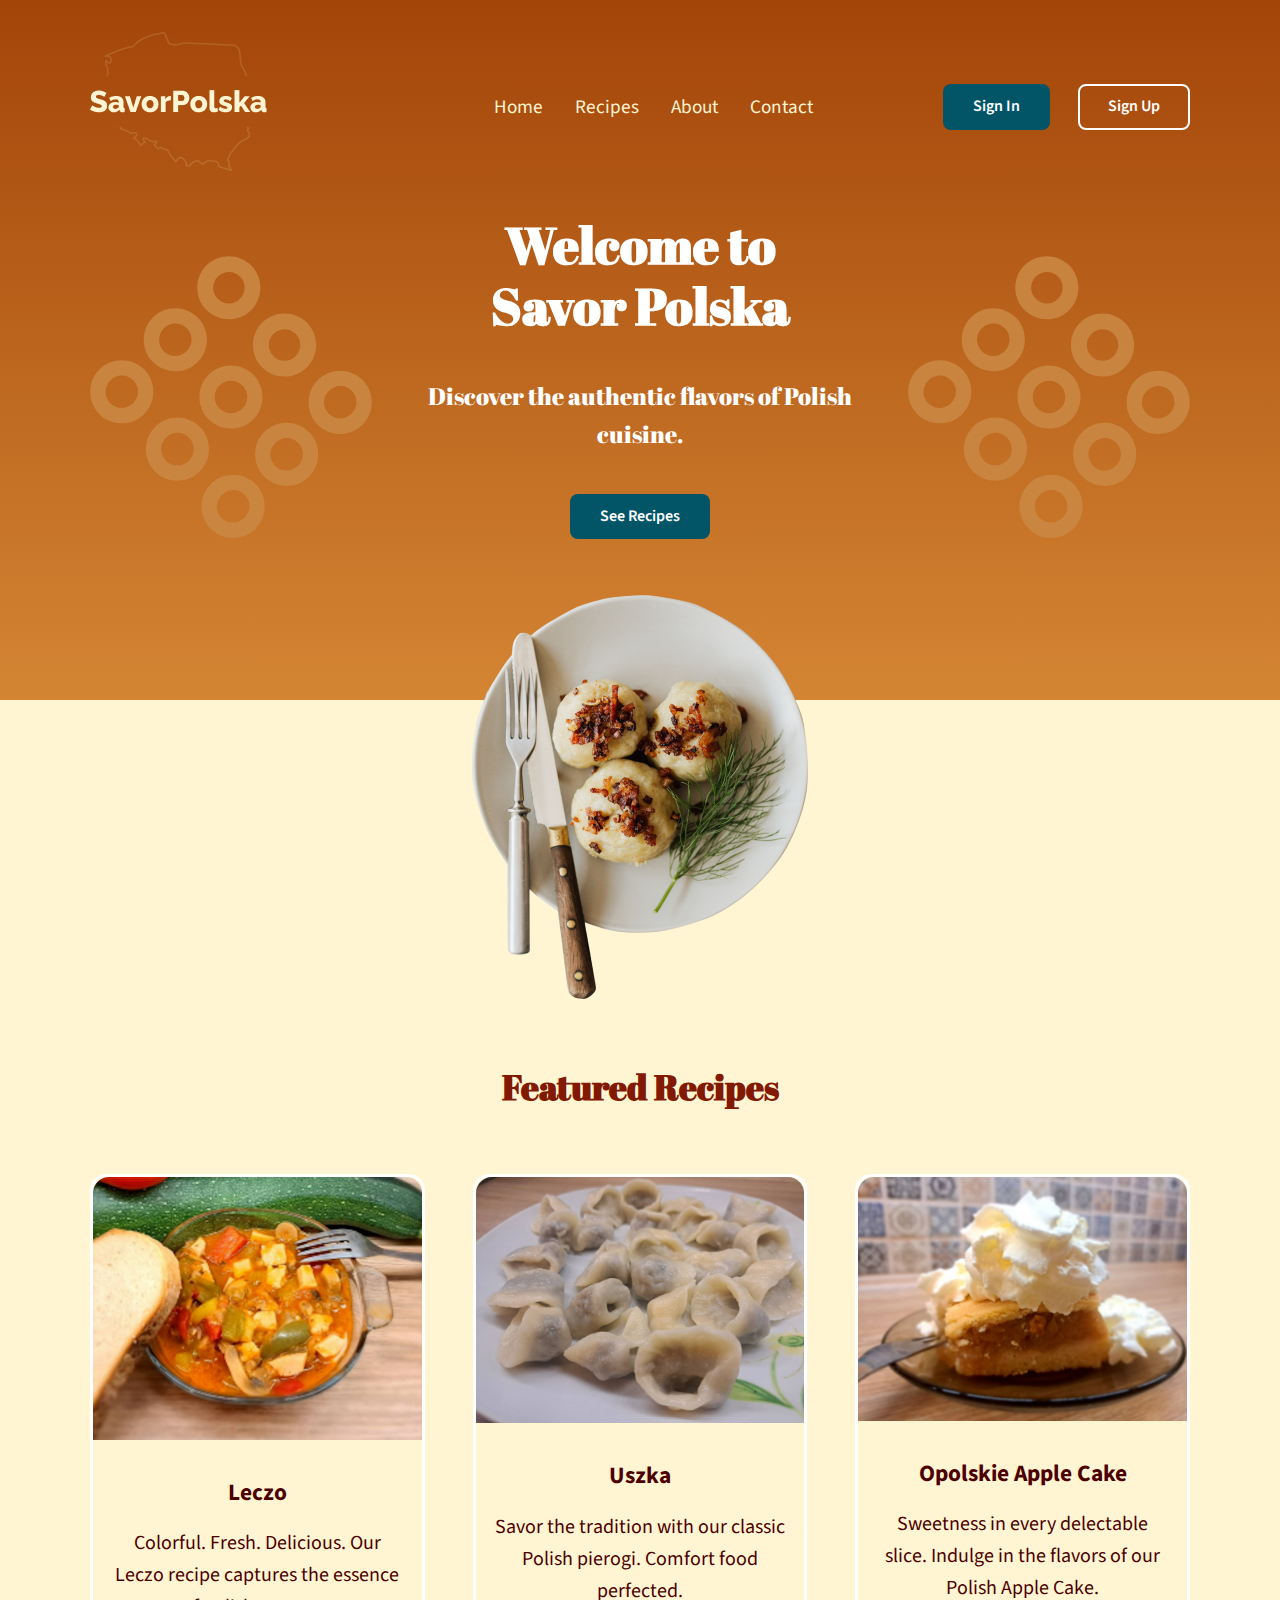
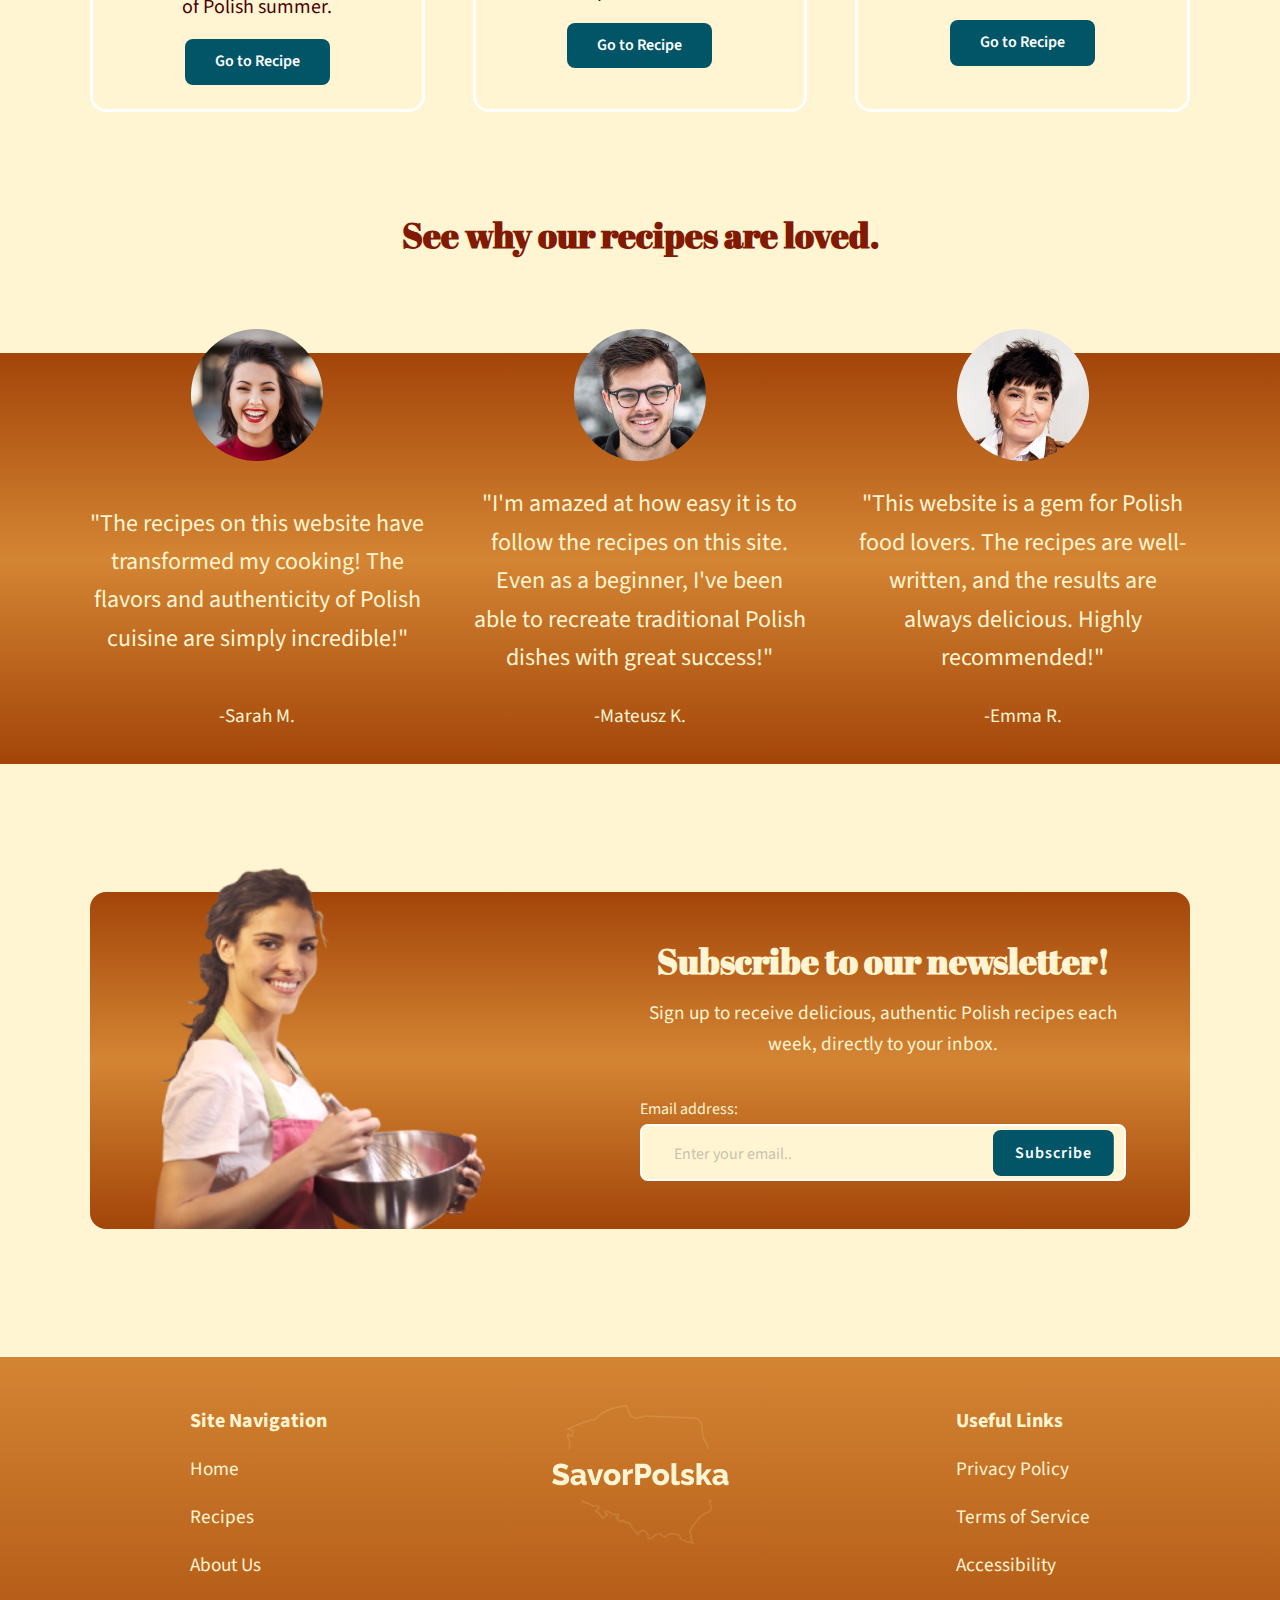
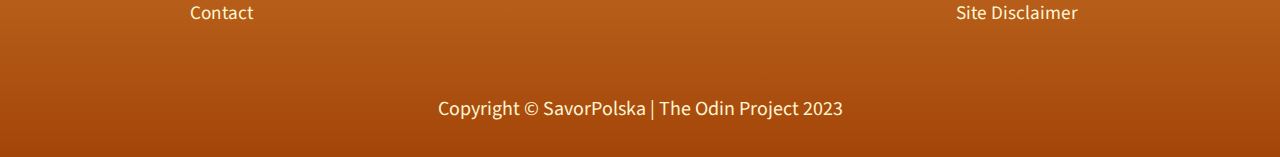
==== index.html @ 7141a0b3 "Initial commit" ====
<!DOCTYPE html>
<html lang="en">
<head>
    <meta charset="UTF-8">
    <meta name="viewport" content="width=device-width, initial-scale=1.0">
    <link rel="preconnect" href="https://fonts.googleapis.com">
    <link rel="preconnect" href="https://fonts.gstatic.com" crossorigin>
    <link href="https://fonts.googleapis.com/css2?family=Abril+Fatface&family=Poppins:wght@200;300;400;500;600;700;800;900&family=Raleway:wght@800&family=Source+Sans+3:wght@400;700&display=swap" rel="stylesheet">
    <link rel="stylesheet" href="https://cdnjs.cloudflare.com/ajax/libs/font-awesome/6.5.1/css/all.min.css" integrity="sha512-DTOQO9RWCH3ppGqcWaEA1BIZOC6xxalwEsw9c2QQeAIftl+Vegovlnee1c9QX4TctnWMn13TZye+giMm8e2LwA==" crossorigin="anonymous" referrerpolicy="no-referrer" />
    <link rel="stylesheet" href="css/style.css">
    <title>SavorPolska</title>
</head>
<body>
    <!-- Main Nav & Hero Section -->
    <header class="home-header">
        <div class="container">  
            <nav class="main-nav">
                <div class="logo">
                    <img src="images/logo.png" alt="" class="logo">
                </div>
                <ul class="desktop-menu">
                    <li><a href="index.html" class="text-sm link-undl">Home</a></li>
                    <li><a href="recipes.html" class="text-sm link-undl">Recipes</a></li>
                    <li><a href="about.html" class="text-sm link-undl">About</a></li>
                    <li><a href="contact.html" class="text-sm link-undl">Contact</a></li>
                </ul>
                <div class="accounts-desktop">
                    <a class="btn btn-login" href="#">Sign In</a>
                    <a class="btn btn-signup" href="#">Sign Up</a>
                </div>
                <!-- Hamburger Button -->
                <button id="hamburgerButton" class="hamburger-button">
                    <div class="hamburger-line"></div>
                    <div class="hamburger-line"></div>
                    <div class="hamburger-line"></div>
                </button>
                <div id="mobileMenu" class="mobile-menu">
                    <ul>
                        <li><a href="index.html" class="text-sm link-undl">Home</a></li>
                        <li><a href="recipes.html" class="text-sm link-undl">Recipes</a></li>
                        <li><a href="about.html" class="text-sm link-undl">About</a></li>
                        <li><a href="contact.html" class="text-sm link-undl">Contact</a></li>
                    </ul>
                    <div class="accounts-mobile">
                        <a class="btn btn-mobile-login" href="#">Sign In</a>
                        <a class="btn btn-mobile-signup" href="#">Sign Up</a>
                    </div>
                </div>
            </nav>
            <div class="hero">
                <div class="hero-container">
                    <img src="images/circles.svg" alt="" class="circles-left">
                    <h1 class="text-xlg">Welcome to<br>Savor Polska</h1>
                    <img src="images/circles.svg" alt="" class="circles-right">
                    <p class="text-md">Discover the authentic flavors of Polish cuisine.</p>
                    <a href="recipes.html" class="btn btn-hero">See Recipes</a> 
                    <img src="images/hero-img.png" alt="A plate of Polish food."> 
                </div>
            </div>
        </div>     
    </header>
    
    <main>
        <!-- Featured Recipes -->
        <section class="featured">
            <h2 class="text-lg">Featured Recipes</h2>
            <div class="container">
                <div class="recipe-card">
                    <div class="card-img-container">
                        <img src="images/leczo.png" alt="Bowl of flavorful Polish leczo.">
                    </div>
                    
                    <div class="card-content">
                        <h3>Leczo</h3>
                        <p>Colorful. Fresh. Delicious. Our Leczo recipe captures the essence of Polish summer.</p>
                        <a href="leczo.html" class="btn btn-recipe-card">Go to Recipe</a>
                    </div>
                </div>
                <div class="recipe-card">
                    <div class="card-img-container">
                        <img src="images/uszy.png" alt="Plate of classic Polish pierogi.">
                    </div>
                    <div class="card-content">
                        <h3>Uszka</h3>
                        <p>Savor the tradition with our classic Polish pierogi. Comfort food perfected.</p>
                        <a href="pierogi.html" class="btn btn-recipe-card">Go to Recipe</a>
                    </div>
                </div>
                <div class="recipe-card">
                    <div class="card-img-container">
                        <img src="images/apple-cake.png" alt="Bowl of flavorful Polish leczo.">
                    </div>
                    <div class="card-content">
                        <h3>Opolskie Apple Cake</h3>
                        <p>Sweetness in every delectable slice. Indulge in the flavors of our Polish Apple Cake.</p>
                        <a href="opole-apple-cake.html" class="btn btn-recipe-card">Go to Recipe</a>
                    </div>  
                </div>     
            </div>
        </section>
        <!-- Testimonials -->
        <section class="testimonials">
            <h2 class="text-lg">See why our recipes are loved.</h2>
            <div class="testimonials-bg">
                <div class="testimonials-container">
                    <div class="testimonials-card">
                        <img src="images/sarah-m.png" alt="" class="testimonials-img">
                        <p class="text-md text-center">"The recipes on this website have transformed my cooking! The flavors and authenticity of Polish cuisine are simply incredible!"</p>
                        <p class="text-sm testimonial-name">-Sarah M.</p>
                    </div>
                    <div class="testimonials-card">
                        <img src="images/mateusz-k.png" alt="" class="testimonials-img">
                        <p class="text-md text-center">"I'm amazed at how easy it is to follow the recipes on this site. Even as a beginner, I've been able to recreate traditional Polish dishes with great success!"</p>
                        <p class="text-sm testimonial-name">-Mateusz K.</p>
                    </div>
                    <div class="testimonials-card">
                        <img src="images/emma-r.png" alt="" class="testimonials-img">
                        <p class="text-md text-center">"This website is a gem for Polish food lovers. The recipes are well-written, and the results are always delicious. Highly recommended!"</p>
                        <p class="text-sm testimonial-name">-Emma R.</p>
                    </div>
                </div>
            </div>
        </section>

        <!-- CTA Section -->
        <section class="cta">
            <div class="container">
                <div class="cta-img-container">
                    <img src="images/cooking-woman.png" alt="A young woman holding a mixing bowl and whisk." class="cta-img">
                </div>
                <div class="form-wrapper">
                    <h2 class="text-lg-cta text-center">Subscribe to our newsletter!</h2>
                    <p class="text-sm text-center">Sign up to receive delicious, authentic Polish recipes each week, directly to your inbox.</p>
                    <form action="#">
                        <label for="email">Email address:</label>
                        <div class="input-box">
                            <input type="email" name="email" id="email" placeholder="Enter your email..">
                            <button type="submit" name="submit" class="btn">Subscribe</button>
                        </div>
                    </form>
                </div>
            </div>
        </section> 
    </main>

    <!-- Footer -->
    <footer>
        <div class="container-sm">
            <div class="footer-menus">
                 <div class="footer-nav">
                      <h4>Site Navigation</h4>
                      <ul>
                          <li><a href="index.html" class="text-sm link-undl">Home</a></li>
                          <li><a href="#" class="text-sm link-undl">Recipes</a></li>
                          <li><a href="#" class="text-sm link-undl">About Us</a></li>
                          <li><a href="#" class="text-sm link-undl">Contact</a></li>
                      </ul>
                  </div>
                  <div class="logo">
                    <img src="images/logo.png" alt="">
                    <div class="social">
                      <a href="#"><i class="fab fa-instagram fa-2x ico-hover"></i></a>
                      <a href="#"><i class="fab fa-facebook fa-2x ico-hover"></i></a>
                      <a href="#"><i class="fab fa-pinterest fa-2x ico-hover"></i></a>
                    </div>
                 </div>
                 <div class="useful-links">
                      <h4>Useful Links</h4>
                      <ul>
                          <li><a href="#" class="text-sm link-undl">Privacy Policy</a></li>
                          <li><a href="#" class="text-sm link-undl">Terms of Service</a></li>
                          <li><a href="#" class="text-sm link-undl">Accessibility</a></li>
                          <li><a href="#" class="text-sm link-undl">Site Disclaimer</a></li>
                      </ul>
                  </div>
            </div>
            <p class="copyright">Copyright &copy; SavorPolska | The Odin Project 2023</p>
        </div>
    </footer>
    <script src="js/script.js"></script>
</body>
</html>
---- css/style.css ----
* {
    box-sizing: border-box;
    padding: 0;
    margin: 0;
}

:root {
    /* COLORS */
    --white: #fff;
    --light-yellow: #fff5d2;
    --primary-red: #821902;
    --primary-green: #015567;
    --dark-red-gray: #4c0000;

    /* FONTS */
    --ff-abril: 'Abril Fatface', serif;
    --ff-raleway: 'Raleway', sans-serif;
    --ff-sans: 'Source Sans 3', sans-serif;
}

body {
    font-family: 'Source Sans 3', Arial, Helvetica, sans-serif;
    line-height: 1.6;
    font-size: 1.25rem;
    background: var(--light-yellow);
    height: 100vh;
}

main {
    padding-top: 100px;
}

a { 
    text-decoration: none;
}

ul {
    list-style: none;
}

/* Header */
header { 
    width: 100%;
    height: 700px;
    background-image: linear-gradient(#a34509, #d48533);
}

nav {
    padding: 2rem 0;
    display: flex;
    justify-content: space-between;
    align-items: center;
}

.main-nav .desktop-menu {
    list-style: none;
    display: flex;
    gap: 2rem;
    margin-left: 6rem;
}

.main-nav .desktop-menu a {
    color: var(--light-yellow);
}

.hero {
    text-align: center;
    font-family: var(--ff-abril);
    color: var(--white);
    position:
    relative;
}

.hero-container {
    display: grid;
    grid-template-areas:
      "circles-l header circles-r"
      "circles-l subheader circles-r"
      "circles-l button circles-r"
      "image image image";
    gap: 1rem;
    justify-content: center;
    align-items: center;
}

.hero .circles-left {
    grid-area: circles-l;
}

.hero h1 {
    grid-area: header;
}

.hero p {
    grid-area: subheader;
    font-family: var(--ff-abril);
    margin-bottom: 1.5rem;
}

.hero .btn {
    grid-area: button;
    align-self: center;
    justify-self: center;
    
}

.hero img {
    grid-area: image;
    object-fit: contain;
    margin: 0 auto;
}

.hero .circles-right {
    grid-area: circles-r;
}

/* Featured Recipes */
.featured {
    position: relative;
    z-index: 2;
    padding: 200px 0 100px 0;
}

.featured h2 {
    text-align: center;
    color: var(--primary-red);
    font-family: var(--ff-abril);
    margin: 4rem 0 4rem 0;
}

.featured .container {
    display: grid;
    grid-template-columns: repeat(3, 1fr);
    gap: 3rem;
}

.recipe-card {
    text-align: center;
    border: 3px solid #fff;
    border-radius: 1rem;
}

.card-img-container {
    height: auto;
}

.recipe-card img {
    width: 100%;
    height: auto;
    border-top-left-radius: 1rem;
    border-top-right-radius: 1rem;
}

.card-content {
    padding: 1.5rem 1rem;
    display: flex;
    flex-direction: column;
    justify-content: space-between;
    align-items: center;
    gap: 1rem;
}

.card-content h3,
.card-content p {
    color: var(--dark-red-gray);
}

/* Testimonials */
.testimonials h2 {
    margin-bottom: 6rem;
}

.testimonials-bg {
    background-image: linear-gradient(#a34509, #d48533, #a34509);
}

.testimonials-container {
    max-width: 1100px;
    display: grid;
    grid-template-columns: repeat(3, 1fr);
    gap: 3rem;
    justify-content: center;
    margin: 0 auto;
    padding-bottom: 2rem;
    color: var(--light-yellow);
    position: relative;
}

.testimonials .testimonials-card {
    display: flex;
    flex-direction: column;
    justify-content: space-between;
    align-items: center;
    gap: 1.5rem;
    height: 100%;
}

.testimonials .testimonials-img {
    display: block;
    margin: 0 auto;
    margin-top: -1.5rem;
}

/* CTA */
.cta {
    padding: 8rem 0;
    position: relative;
}

.cta .container {
    background-image: linear-gradient(#a34509, #d48533, #a34509);
    color: var(--light-yellow);
    display: grid;
    grid-template-columns: repeat(2, 1fr);
    border-radius: 1rem;
    position: relative;
    padding: 3rem 0;
    
}

.cta .cta-img {
    display: block;
    margin: 0 auto;
    position: absolute;
    bottom: 0;
    height: calc(100% + 1.5rem);
    margin-left: 4rem;
    margin-top: -1.5rem;
    z-index: 2;
}

.cta .form-wrapper {
    margin-right: 4rem;
}


.cta h2 {
    line-height: 1.2;
    margin-bottom: 1rem;
}

.cta p {
    margin-bottom: 2rem;
}

.cta label {
    font-size: 1rem;
}

.cta .input-box {
    position: relative;
}

.cta input[type="email"] {
    background: var(--light-yellow);
    font-family: inherit;
    font-size: 1.2rem;
    padding: 0.8rem 2rem;
    border: 2px solid #fff;
    border-radius: .5rem;
    width: 100%;
    outline: none;
}

.cta input[type="email"]:focus {
    background: #fff;
    border: 2px solid var(--primary-green);
}


.cta input::placeholder {
    font-size: 1rem;
    opacity: 0.4;
}

.cta input:focus::placeholder {
    color: var(--primary-green);
    opacity: 0.8;
}


.cta .input-box .btn {
    position: absolute;
    top: 0;
    right: 0;
    bottom: 0;
    height: 80%;
    transform: translateX(-10%);
    top: 10%;
    padding: .67rem 1.25rem;
    letter-spacing: 1px;
}

/* Footer */
footer {
    background-image: linear-gradient(#d48533, #a34509);
    color: var(--light-yellow);
    padding: 3rem 0 2rem;
}

footer .footer-menus {
    display: grid;
    grid-template-columns: repeat(3, 1fr);
    align-items: flex-start;
    justify-content: space-between;
    margin-bottom: 3rem;
}

footer .footer-menus h4 {
    margin-bottom: 1rem;
}

footer .footer-menus li {
    margin-bottom: 1rem;
}

footer .logo {
    display: flex;
    flex-direction: column;
    gap: 1.5rem;
    justify-content: center;
    align-items: center;
}

footer .social {
    display: flex;
    align-content: center;
    gap: 3rem;
}

footer .useful-links {
    margin-left: auto;
}

footer .copyright {
    margin: 0;
    text-align: center;
}

/* Recipe Pages */
.recipe-header {
    height: 550px;
    position: relative;
}

.recipe-hero {
    max-width: 1100px;
    margin: 0 auto;
    display: grid;
    grid-template-columns: 40% 30% 30%;
    grid-template-rows: repeat(3, auto);
    position: absolute;
    top: 45%;
}

.recipe-hero .img-wrapper {
    max-width: 100%;
    grid-row: 1 / 4;
    margin-right: 2rem;
}

.recipe-hero .recipe-header-img {
    max-width: 100%;
    height: 100%;
    object-fit: cover;
}

.recipe-hero .recipe-hero-text {
    grid-column: 2 / 4;
    grid-row: 1;
}

.recipe-hero .recipe-subheader {
    color: var(--light-yellow);
    margin-bottom: 3rem;
}

.recipe-hero .contributor {
    grid-column: 2 / 3;
    grid-row: 2;
    color: var(--light-yellow);
    display: grid;
    grid-template-columns: 1fr 3fr;
    gap: 1rem;
    align-items: center;
    justify-content: center;
}

.recipe-hero .contributor img {
    border-radius: 50%;
    height: 100%;
    max-width: 8rem;
    grid-column: 1 / 2;
    display: flex;
    align-items: center;
    justify-content: center;
}

.recipe-hero .contributor p.name {
    grid-column: 2 / 3;
    align-self: center;
}

.recipe-hero .contributor p.date {
    grid-column: 2 / 3;
    align-self: center;
}

.recipe-hero .actions {
    color: var(--light-yellow);
    display: flex;
    justify-content: flex-end;
    align-items: center;
    gap: 3rem;
    grid-column: 3 / 4;
    grid-row: 2;
}

.recipe-hero .actions i {
    display: flex;
    flex-direction: column;
    justify-content: space-between;
    align-items: center;
}

.recipe-hero .actions i span {
    font-weight: 400;
}

.recipe-hero .stats {
    grid-column: 2 / 4;
    grid-row: 3;
    color: var(--primary-red);
    display: flex;
    justify-content: space-between;
    align-items: center; 
    margin-top: 3rem;
}

.recipe-hero .stats span {
    margin-left: 1rem;
}






/* Recipe Intro */
.recipe-intro {
    padding: 4rem 0;
}

.recipe-bio {
    display: grid;
    grid-template-columns: repeat(2, 1fr);
    align-items: center;
}

.recipe-bio-text {
    padding-right: 2rem;
    color: var(--dark-red-gray);
}

.recipe-bio-img {
    max-width: 100%;
    height: 100%;
    margin-left: auto;
}



/* Recipe Section */
.recipe {
    margin-bottom: 4rem;
}

.recipe-grid {
    display: grid;
    grid-template-columns: 65% 35%;
    grid-template-rows: auto auto;
    gap: 2.rem;
    color: var(--dark-red-gray);
}

/* Ingredients */
.recipe-grid .ingredients-list {
    grid-column: 1 / 2;
}

.recipe-grid .ingredients-list h3 {
    margin-bottom: 1.5rem;
}

/* Aside */
.recipe-grid aside {
    grid-column: 2 / 3;
    grid-row: 1 / 3;
}

/* Conversion Table */
.conversion-table {  
    table-layout: fixed;
    width: 100%;
    border-collapse: collapse;
    border: 1px solid var(--dark-red-gray);
    font-size: 0.875rem;
    margin-bottom: 4rem;    
}

table caption {
    font-weight: 700;
}

.conversion-table thead th:nth-child(1) {
    width: auto;
}

.conversion-table thead th:nth-child(2) {
    width: auto;
}

.conversion-table td,
.conversion-table th {
    border: 1px solid var(--dark-red-gray);
    padding: 0.5rem;
    text-align: left;
}

/* Celsius Converter */
.converter {
    border: 1px solid var(--dark-red-gray);
    padding: 1rem;
    width: 60%;
    margin: 0 auto;
}

.converter form {
    margin-bottom: 2.5rem;
}

.converter #fahrenheitInput {
    width: 100%;
    background: #fff;
    font-size: 1rem;
    padding: 0.5rem 1rem;
    border: 1px solid var(--dark-red-gray);
    outline: none;
    margin-bottom: 1rem;
}

.converter #fahrenheitInput:focus {
    border: 2px solid var(--primary-green);
}

.converter hr {
    color: var(--dark-red-gray);
    margin-bottom: 2rem;
}

.converter .result-wrapper {
    display: flex;
    flex-direction: column;
}

.converter .result-box {
    display: flex;
    align-items: center;
    height: 2.25rem;
    background: #fff;
    border: 1px solid var(--dark-red-gray);
    padding: 0 1rem;
    margin-bottom: 1rem;
}

.converter #result {
    margin: 0;
}

/* Directions */
.recipe .directions {
    grid-column: 1 / 2;
    grid-row: 2 / 3;
    padding-right: 2rem;
    margin-top: 3rem;
}

.recipe .directions h3 {
    margin-bottom: 1.5rem;
}

.recipe .directions ol {
    list-style-position: inside;
}

.recipe .directions ul {
    list-style-type: disc;
    margin-left: 1.75rem;
}

/* Utility Classes */
.container {
    max-width: 1100px;
    margin: 0 auto;
}

.container-sm {
    max-width: 900px;
    margin: 0 auto;
}

/* Text Classes */
.text-xlg {
    color: #fff;
    font-family: var(--ff-abril);
    font-size: 3.2rem;
    line-height: 1.2;
    margin-bottom: 1.5rem;
    padding: 0;
}

.text-lg {
    font-family: var(--ff-abril);
    color: var(--primary-red);
    text-align: center;
    font-size: 2.2rem;
    line-height: 1.3;
    margin-bottom: 4rem;
    padding: 0;
}

.text-lg-cta {
    font-family: var(--ff-abril);
    color: var(--light-yellow);
    font-size: 2.2rem;
    line-height: 1.3;
}

.text-md {
    font-size: 1.5rem;
    font-family: var(--ff-sans);
    line-height: 1.6;
}

.text-sm {
    font-size: 1.2rem;
    font-family: var(--ff-sans);
    line-height: 1.6;
}

.text-xsm {
    font-size: 1rem;
    font-family: var(--ff-sans);
    line-height: 1.4;
}

.text-icon {
    font-size: 0.875rem;
    font-family: var(--ff-sans);
}

.text-center {
    text-align: center;
}

/* Button Class */
.btn {
    display: inline-block;
    padding: .5rem 1.75rem;
    background: var(--primary-green);
    color: var(--white);
    font-family: var(--ff-sans);
    font-size: 1rem;
    font-weight: 600;
    text-decoration: none;
    border: 2px solid transparent;
    border-radius: .5rem;
    cursor: pointer;
    text-align: center;
    transition: 0.5s;
}

.btn-signup {
    background: none;
    border: 2px solid #fff;
    margin-left: 1.5rem;
}

.main-nav .mobile-menu .accounts-mobile .btn-mobile-login {
    background: var(--primary-green);
    border: 2px solid var(--primary-green);
    color: #fff;
    width: 100%;
}

.main-nav .mobile-menu .accounts-mobile .btn-mobile-signup {
    background: none;
    border: 2px solid var(--primary-green);
    color: var(--primary-green);
    width: 100%;
}

.btn-hero {
    margin-bottom: 2.5rem;
}

.btn-convert,
.btn-reset {
    width: 100%;
}

.btn:hover {
    opacity: 0.8;
}

/* Links */
.link-undl {
    color: var(--light-yellow);
    border-bottom: 1.5px solid transparent;
    transition: 0.3s ease;
}

.link-undl:hover {
    border-bottom: 1.5px solid var(--light-yellow);
}

/* Icons */
.ico-hover {
    color: var(--light-yellow);
    transition: 0.3s;
}

.ico-hover:hover {
    opacity: 80%;
}

/* Hamburger Button */
.hamburger-button {
    display: none;
    background: none;
    border: none;
    cursor: pointer;
    padding: 0.875rem;
    z-index: 1000;
    margin-left: auto;
}

.hamburger-button .hamburger-line {
    width: 2rem;
    height: 3px;
    background: var(--primary-green);
    margin: 6px 0;
}

/* Mobile Menu */
.main-nav .mobile-menu {
    position: fixed;
    top: 0;
    right: -300px;
    width: 250px;
    height: 100%;
    z-index: 100;
    background: var(--light-yellow);
    box-shadow: 0px 0px 10px rgba(0,0,0,0.2);
    transition: right 0.3s ease-in-out;
    padding: 1rem;
}

.main-nav .mobile-menu.active {
    right: 0px;
}

.main-nav .mobile-menu ul {
    margin: 10rem 0 3rem;
}

.main-nav .mobile-menu ul li{
    margin: 1rem 0;
}
.main-nav .mobile-menu a {
    color: var(--dark-red-gray);
}

.main-nav .mobile-menu .accounts-mobile {
    display: flex;
    flex-direction: column;
    align-items: center;
    gap: 1rem;
}

.main-nav .mobile-menu .accounts-mobile .btn{
    margin: 0 auto;
}

@media(max-width: 53.125rem) {
    .container {
        margin: 0 1rem;
    }

    .featured h2,
    .testimonials h2,
    .cta h2
    .recipe-intro h2,
    .recipe h2 {
        font-size: 2rem;
    }

    .hamburger-button {
        display: block;
    }

    .main-nav .logo {
        max-width: 100px;
        align-self: left;
    }
    
    .main-nav .desktop-menu {
        display: none;  
    }
    
    .main-nav .accounts-desktop {
        display: none;
    }
    
    .hero-container {
        max-width: 100%;
        display: grid;
        grid-template-areas: 1fr;
        gap: 1rem;
        justify-content: center;
        align-items: center;
    }
    
    .hero .circles-left {
        display: none;
    }
    
    .hero p {
        font-family: var(--ff-abril);
        margin-bottom: 1rem;
    }
    
    .hero .btn {
        width: 100%;  
    }
    
    .hero img {
        max-width: 100%;
        object-fit: contain;
        margin: 0 auto;
    }
    
    .hero .circles-right {
        grid-area: circles-r;
        max-width: 100px;
        display: none;
    }

    .featured {
        padding: 4rem 0 8rem;
        margin-top: 12rem;
    }
    
    
    .featured .container {
        display: grid;
        grid-template-columns: 1fr;
        gap: 1.5rem;
    }

    .featured .recipe-card .btn-recipe-card {
        width: 100%;
    }

    .testimonials {
        margin-bottom: 10rem;
    }
   
    .testimonials-container {
        grid-template-columns: 1fr;
        gap: 5rem;
        padding: 0 1rem 1.5rem;
    }

    .testimonials h2 {
        font-size: 2rem;
        margin-bottom: 3.5rem;
        padding: 0 1rem;
    }

    .testimonials .testimonials-card {
        gap: 1rem;
    }

    .testimonials .testimonials-card p {
        font-size: 1.25rem;
    }

    .testimonials-card p.testimonial-name {
        margin-left: auto;
        font-weight: 700;
    }

    .cta {
        padding: 4rem 0;
        margin: 6rem 0 6rem;
        position: relative;
    }
    
    .cta .container {
        display: grid;
        grid-template-columns: 1fr;
        position: relative;
        padding: 3rem 0 1.25rem; 
    }
    
    .cta .cta-img {
        margin: 0 auto;
        position: absolute;
        bottom: 50%;
        top: -10%;
        left: 10%;
        max-width: 100%;
        height: auto;
    }
    
    .cta .form-wrapper {
        margin: 9rem auto 1rem;
    }
    
    .cta h2 {
        padding: 2rem 1rem;
        margin: 0;
    }
    
    .cta p {
        margin-bottom: 2rem;
        padding: 0 1rem;
    }
    
    .cta label {
        display: none;
    }
    
    .cta .input-box {
        position: static;
        display: flex;
        flex-direction: column;
        padding: 0 1rem;
        margin-top: 1rem;
    }
    
    .cta input[type="email"] {
        position: static;
        font-size: 1rem;
        padding: 0.5rem 1.5rem;
        border-radius: .5rem;
        width: 100%;
    }

    .cta .input-box .btn {
        position: static;
        width: 100%;
        margin-top: 1rem;
        transform: none;
        display: block;
    }

    footer .footer-menus {
        display: grid;
        grid-template-columns: 1fr;
        grid-template-areas: 
          "logo"
          "nav" 
          "links";
        align-items: flex-start;
        justify-content: space-between;
        margin-bottom: 3rem;
        padding: 1rem;
    }

    footer .logo {
        grid-area: logo;
        margin-bottom: 3rem;
    }

    footer .footer-nav {
        grid-area: nav;
        text-align: center;
        margin-bottom: 2rem;
    }

    footer .useful-links {
        grid-area: links;
        text-align: center;
        margin: 0 auto;
    }

    footer .copyright {
        font-size: 0.875rem;
    }

    /* Recipe Pages */
    .recipe-header {
        height: 1125px;
        position: relative;
    }
    
    .recipe-header .recipe-hero {
        max-width: 100%;
        margin: 0;
        display: grid;
        grid-template-columns: 1fr;
        grid-template-rows: repeat(5, auto);
        position: relative;
        top: 15%;
    }
    
    .recipe-hero .img-wrapper {
        max-width: 300px;
        height: 100%;
        grid-column: 1;
        grid-row: 3;
        margin: 0 auto;
    }
    
    .recipe-header-img {
        max-width: 100%;
        height: 100%;
        object-fit: cover;
        margin: 0 auto;
    }
    
    .recipe-hero .recipe-hero-text {
        grid-column: 1;
        grid-row: 1;
        max-width: 100%;
        text-align: center;
    }

    .recipe-hero h1 {
        font-size: 2.5rem;
        text-align: center;
        max-width: 100%;
    }
    
    .recipe-hero .recipe-subheader {
        margin-bottom: 1rem;
    }
    
    .recipe-hero .contributor {
        grid-column: 1;
        grid-row: 2;
        gap: 0;
        margin: 1.5rem auto 1rem;
    }
    
    .recipe-hero .contributor img {
        border-radius: 50%;
        height: 3rem;
        width: 3rem;
        grid-column: 1 / 2;
        display: flex;
        align-items: center;
        justify-content: center;
        margin-right: 1rem;
    }
    
    .recipe-hero .actions {
        display: flex;
        justify-content: space-between;
        align-items: center;
        grid-column: 1;
        grid-row: 4;
        margin-top: 1rem;
        padding: 1rem;
    }

    .recipe-hero .actions span {
        font-size: 0.875rem;
    }
    
    .recipe-hero .actions i {
        font-size: 2rem;
    }
    
    .recipe-hero .stats {
        color: var(--light-yellow);
        max-width: 100%;
        grid-column: 1;
        grid-row: 5; 
        margin-top: 2rem;
        display: grid;
        grid-template-columns: 1fr;
        gap: 1.5rem;
    }
    
    .recipe-hero .stats span {
        margin: 0;
    }

    .recipe-hero .stats i {
        display: flex;
        flex-direction: column;
        align-items: center;
        max-width: 100%;
    }

    .recipe-intro {
        padding-top: 0;
    }

    .recipe-intro h2 {
        margin-bottom: 3rem;
    }

    .recipe-bio {
        display: flex;
        flex-direction: column;
        gap: 1.5rem;
    }

    .recipe-bio .recipe-bio-text {
        text-align: center;
        padding: 0;
    }

    .recipe-bio .recipe-bio-img {
        max-width: 100%;
    }

    .recipe-bio .recipe-bio-img img{
        max-width: 100%;
    }

    .recipe-grid {
        display: grid;
        grid-template-columns: 1fr;
        grid-template-areas: 
          "ingredients"
          "conversions"
          "directions";
        gap: 2rem;
    }

    .recipe-grid .ingredients-list h3 {
        text-align: center;
    }

    .recipe-grid .ingredients-list {
        grid-area: ingredients;
        margin-bottom: 2rem;
    }

    .recipe-grid .conversions {
        grid-area: conversions;
    }

    .recipe-grid .directions {
        grid-area: directions;
    }

    .converter {
        width: 100%;
    }

    .directions h3 {
        text-align: center;
    }

    .directions ol li {
        margin-bottom: 0.875rem;
    }

    


}
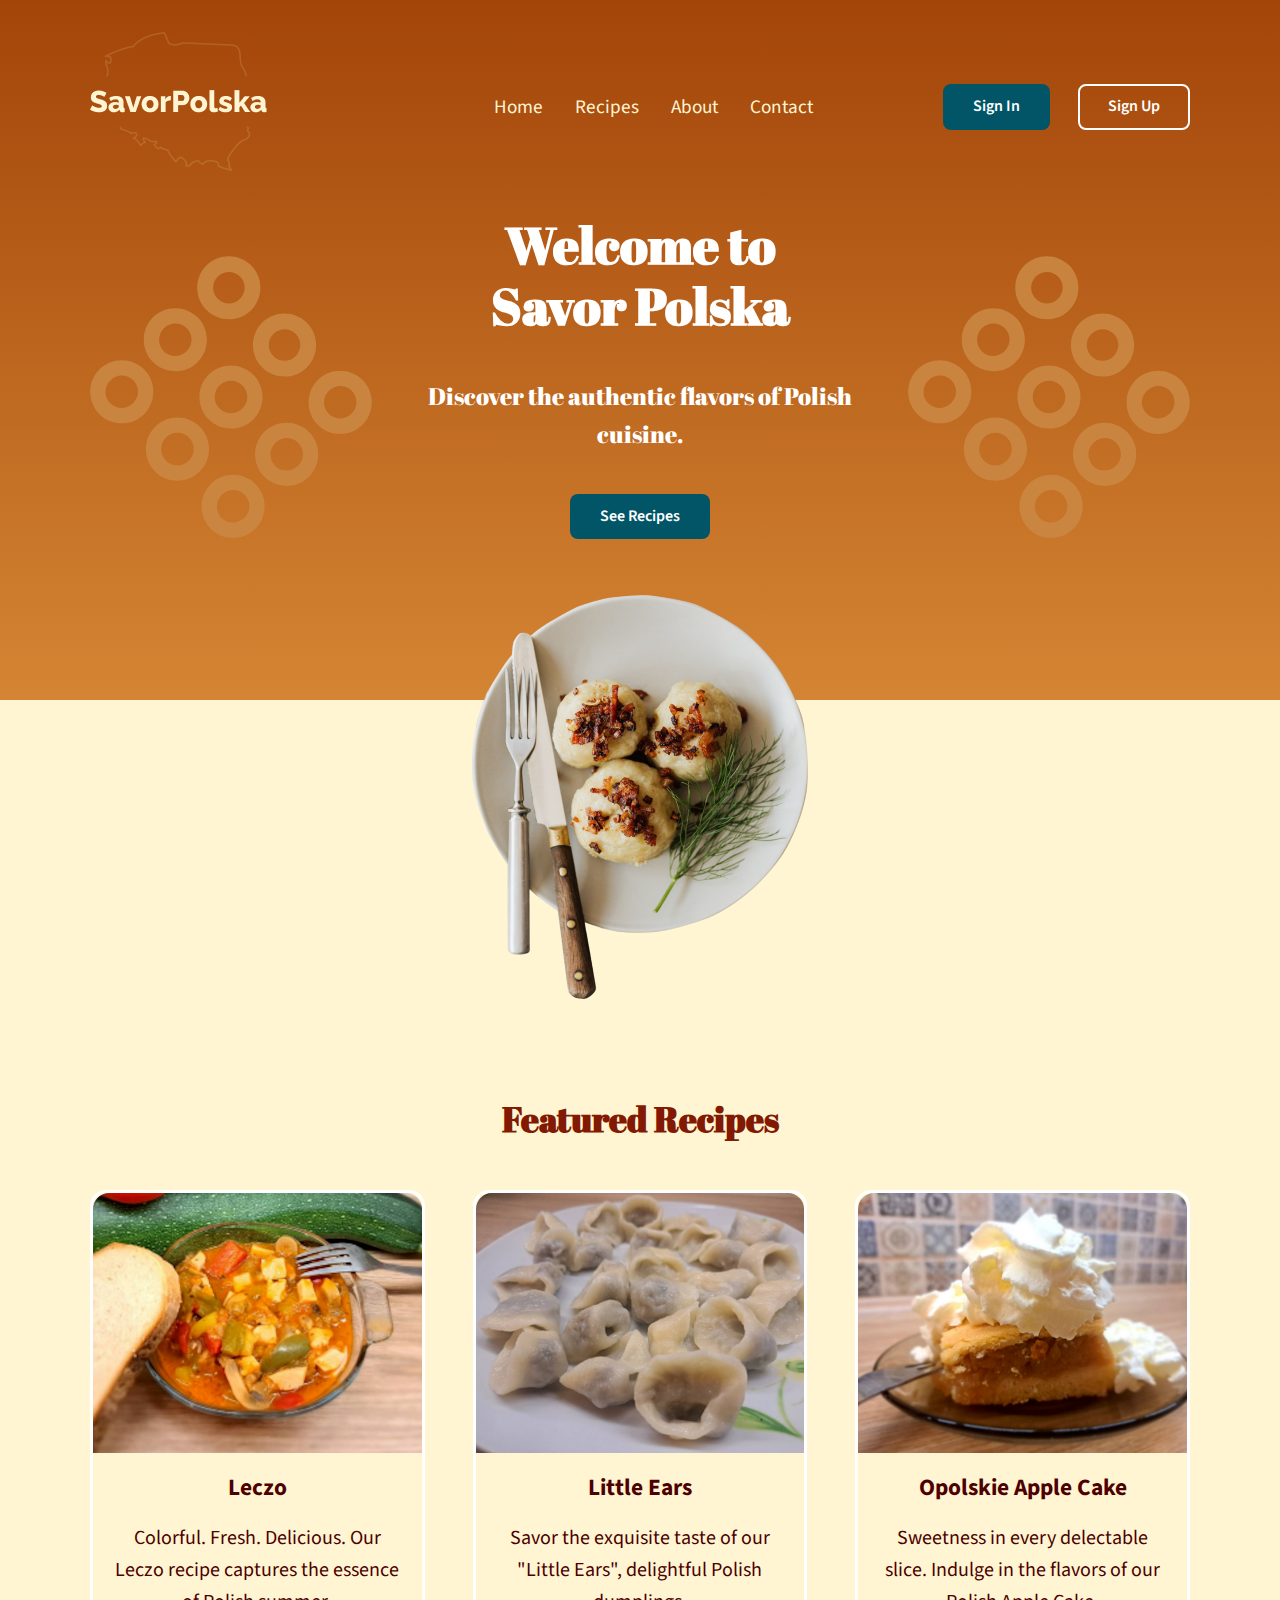
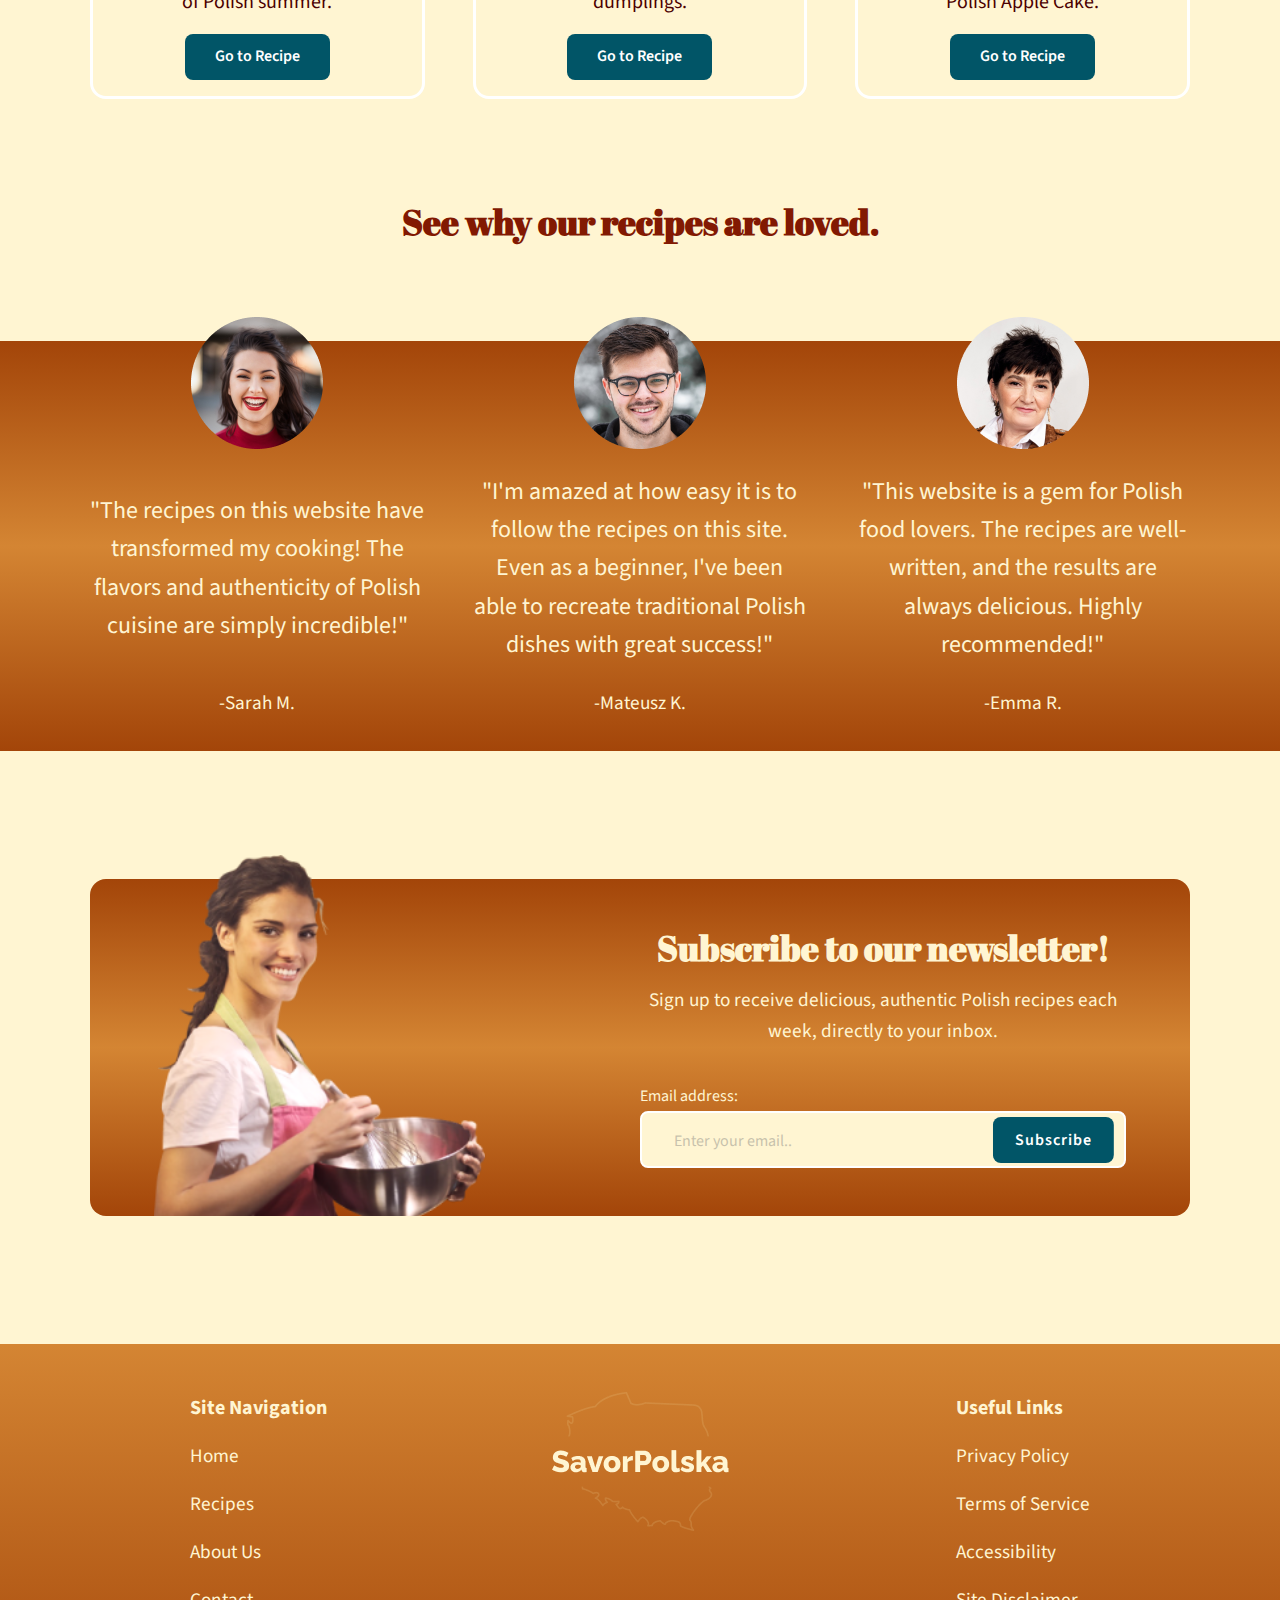
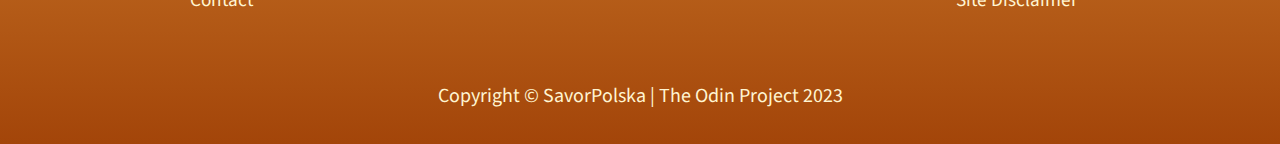
==== commit b5c5b9b0: "Add Little Ears recipe page" ====
--- a/index.html
+++ b/index.html
@@ -78,22 +78,22 @@
                 </div>
                 <div class="recipe-card">
                     <div class="card-img-container">
-                        <img src="images/uszy.png" alt="Plate of classic Polish pierogi.">
+                        <img src="images/uszy.png" alt="A plate of mushroom filled dumplings.">
                     </div>
                     <div class="card-content">
-                        <h3>Uszka</h3>
-                        <p>Savor the tradition with our classic Polish pierogi. Comfort food perfected.</p>
-                        <a href="pierogi.html" class="btn btn-recipe-card">Go to Recipe</a>
+                        <h3>Little Ears</h3>
+                        <p>Savor the exquisite taste of our "Little Ears", delightful Polish dumplings.</p>
+                        <a href="little-ears.html" class="btn btn-recipe-card">Go to Recipe</a>
                     </div>
                 </div>
                 <div class="recipe-card">
                     <div class="card-img-container">
-                        <img src="images/apple-cake.png" alt="Bowl of flavorful Polish leczo.">
+                        <img src="images/apple-cake.png" alt="A piece of Opolskie Apple Cake on a plate.">
                     </div>
                     <div class="card-content">
                         <h3>Opolskie Apple Cake</h3>
                         <p>Sweetness in every delectable slice. Indulge in the flavors of our Polish Apple Cake.</p>
-                        <a href="opole-apple-cake.html" class="btn btn-recipe-card">Go to Recipe</a>
+                        <a href="opolskie-apple-cake.html" class="btn btn-recipe-card">Go to Recipe</a>
                     </div>  
                 </div>     
             </div>
@@ -131,7 +131,7 @@
                 <div class="form-wrapper">
                     <h2 class="text-lg-cta text-center">Subscribe to our newsletter!</h2>
                     <p class="text-sm text-center">Sign up to receive delicious, authentic Polish recipes each week, directly to your inbox.</p>
-                    <form action="#">
+                    <form id="subscriptionForm" action="#">
                         <label for="email">Email address:</label>
                         <div class="input-box">
                             <input type="email" name="email" id="email" placeholder="Enter your email..">
@@ -139,6 +139,7 @@
                         </div>
                     </form>
                 </div>
+                <div id="messageContainer"></div>
             </div>
         </section> 
     </main>
@@ -177,6 +178,6 @@
             <p class="copyright">Copyright &copy; SavorPolska | The Odin Project 2023</p>
         </div>
     </footer>
-    <script src="js/script.js"></script>
+    <script src="js/main.js"></script>
 </body>
 </html>--- a/css/style.css
+++ b/css/style.css
@@ -125,7 +125,7 @@
     text-align: center;
     color: var(--primary-red);
     font-family: var(--ff-abril);
-    margin: 4rem 0 4rem 0;
+    margin: 6rem 0 3rem 0;
 }
 
 .featured .container {
@@ -138,31 +138,38 @@
     text-align: center;
     border: 3px solid #fff;
     border-radius: 1rem;
+    display: grid;
+    grid-template-columns: 1fr;
+    grid-template-rows: auto;
 }
 
 .card-img-container {
-    height: auto;
+    width: 100%;
+    height: 260px;
+    overflow: hidden;
 }
 
 .recipe-card img {
     width: 100%;
-    height: auto;
+    height: 100%;
+    object-fit: cover;
     border-top-left-radius: 1rem;
     border-top-right-radius: 1rem;
 }
 
 .card-content {
-    padding: 1.5rem 1rem;
+    padding: 1rem;
     display: flex;
     flex-direction: column;
+    flex-wrap: wrap;
     justify-content: space-between;
     align-items: center;
-    gap: 1rem;
 }
 
 .card-content h3,
 .card-content p {
     color: var(--dark-red-gray);
+    margin-bottom: 1rem;
 }
 
 /* Testimonials */
@@ -291,6 +298,11 @@
     letter-spacing: 1px;
 }
 
+.cta #messageContainer {
+    color: var(--light-yellow);
+    text-align: center;
+}
+
 /* Footer */
 footer {
     background-image: linear-gradient(#d48533, #a34509);
@@ -381,15 +393,14 @@
     color: var(--light-yellow);
     display: grid;
     grid-template-columns: 1fr 3fr;
-    gap: 1rem;
     align-items: center;
     justify-content: center;
 }
 
 .recipe-hero .contributor img {
     border-radius: 50%;
-    height: 100%;
-    max-width: 8rem;
+    height: 4rem;
+    width: 4rem;
     grid-column: 1 / 2;
     display: flex;
     align-items: center;
@@ -463,9 +474,14 @@
 }
 
 .recipe-bio-img {
+    max-width: 484px;
+    height: auto;
+    margin-left: auto;
+}
+
+.recipe-bio-img img {
     max-width: 100%;
-    height: 100%;
-    margin-left: auto;
+    height: auto;
 }
 
 
@@ -578,6 +594,10 @@
 }
 
 /* Directions */
+.recipe {
+    margin-bottom: 6rem;
+}
+
 .recipe .directions {
     grid-column: 1 / 2;
     grid-row: 2 / 3;
@@ -704,6 +724,10 @@
     margin-bottom: 2.5rem;
 }
 
+.btn-recipe-card {
+    margin-top: auto;
+}
+
 .btn-convert,
 .btn-reset {
     width: 100%;
@@ -865,12 +889,15 @@
     .featured .container {
         display: grid;
         grid-template-columns: 1fr;
+        grid-template-rows: repeat(3, 1fr);
         gap: 1.5rem;
     }
 
     .featured .recipe-card .btn-recipe-card {
         width: 100%;
     }
+
+    /* Mobile - Testimonials */
 
     .testimonials {
         margin-bottom: 10rem;
@@ -1017,7 +1044,7 @@
     }
     
     .recipe-hero .img-wrapper {
-        max-width: 300px;
+        max-width: 100%;
         height: 100%;
         grid-column: 1;
         grid-row: 3;
@@ -1063,7 +1090,7 @@
         display: flex;
         align-items: center;
         justify-content: center;
-        margin-right: 1rem;
+        margin-right: 0.875rem;
     }
     
     .recipe-hero .actions {
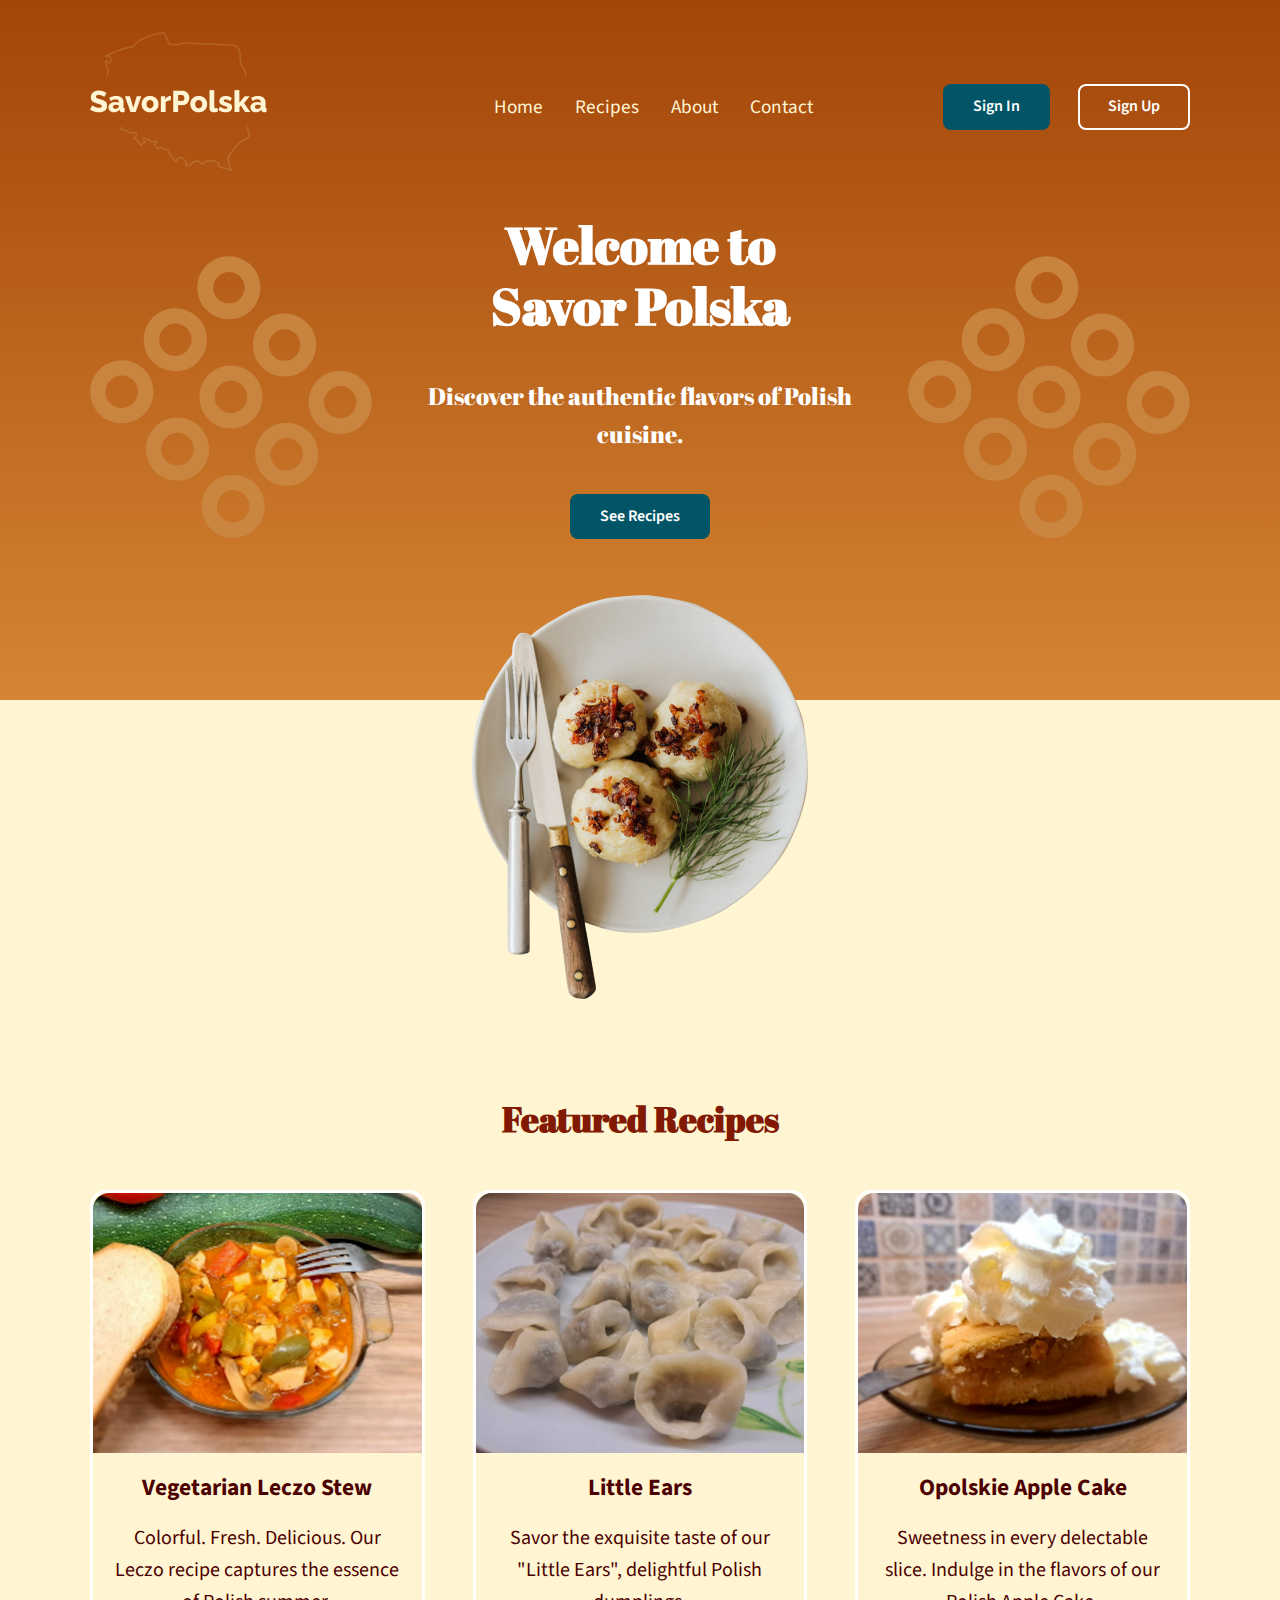
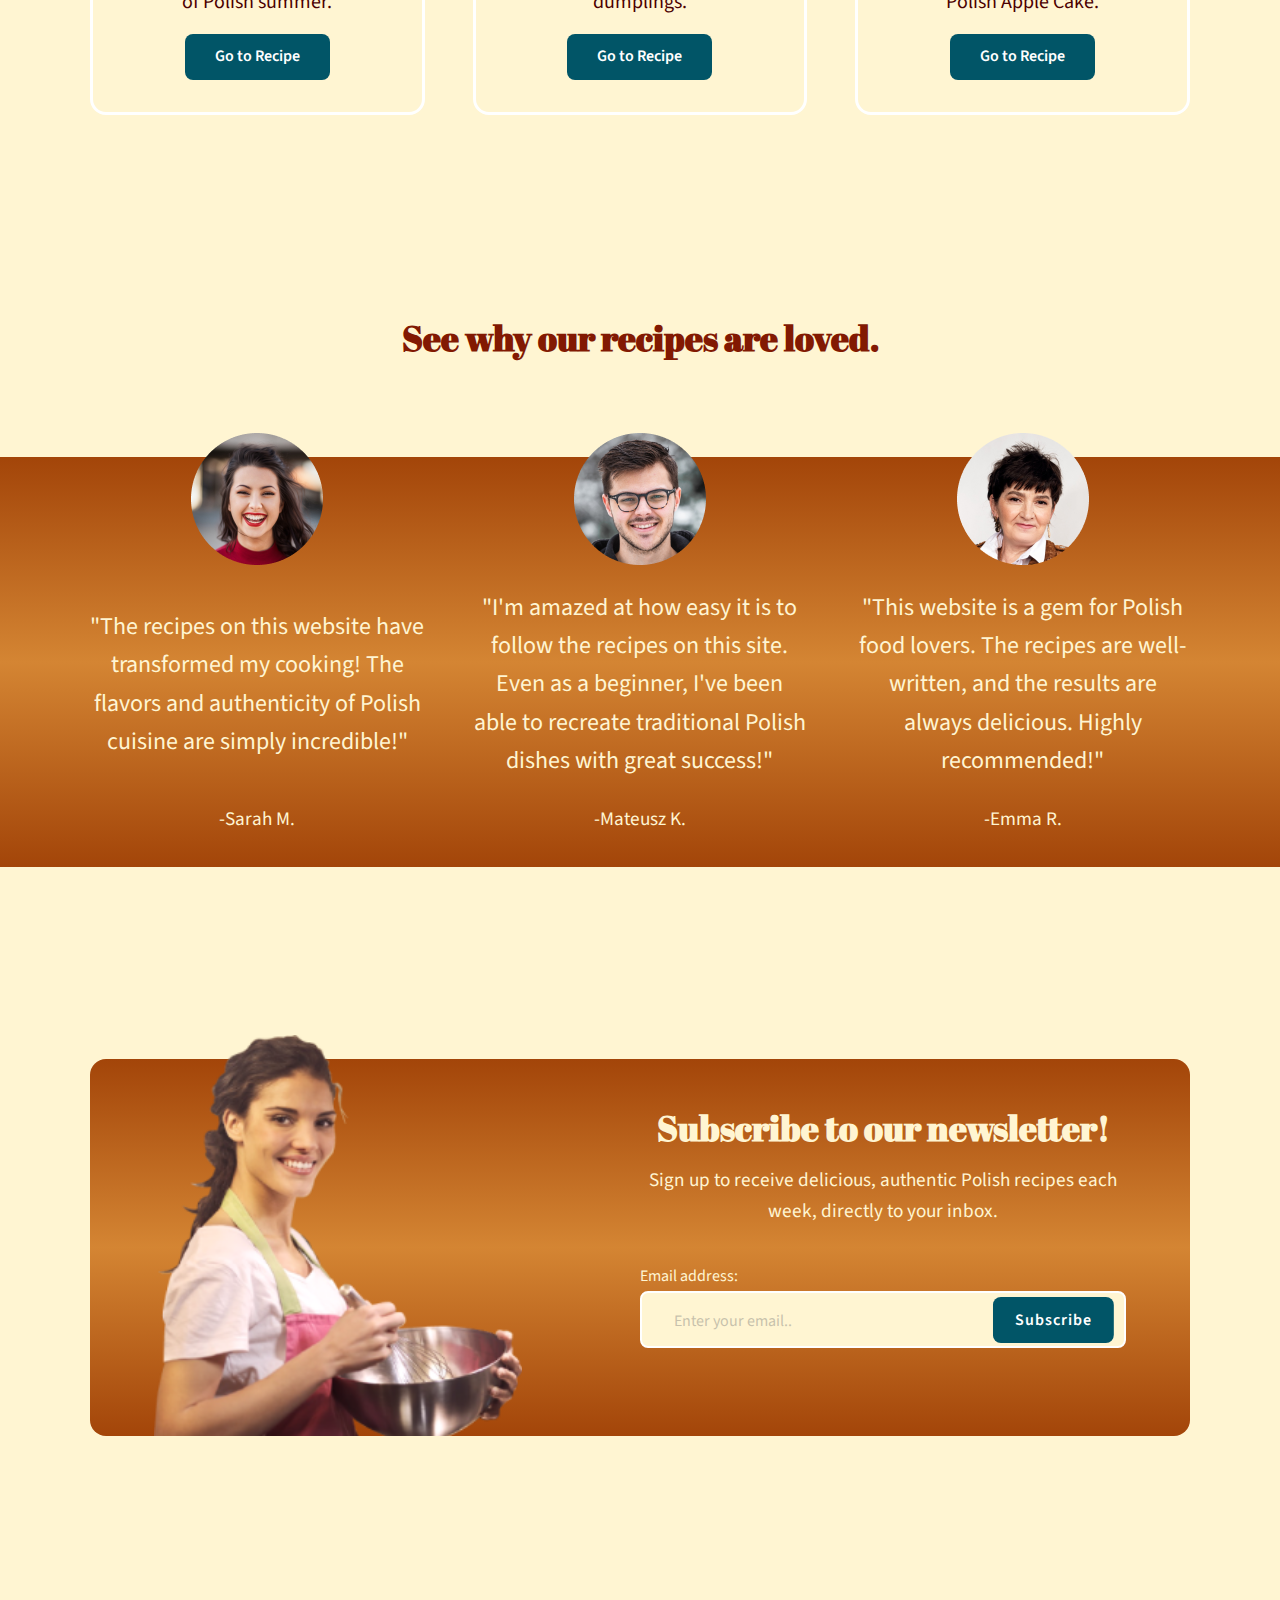
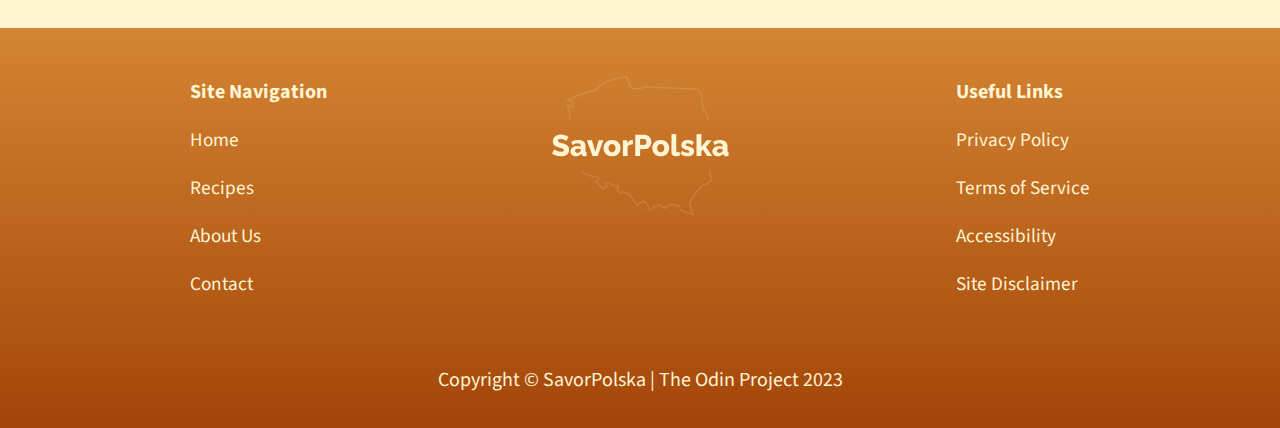
==== commit 9ecc7b77: "Add leczo recipe" ====
--- a/index.html
+++ b/index.html
@@ -7,6 +7,7 @@
     <link rel="preconnect" href="https://fonts.gstatic.com" crossorigin>
     <link href="https://fonts.googleapis.com/css2?family=Abril+Fatface&family=Poppins:wght@200;300;400;500;600;700;800;900&family=Raleway:wght@800&family=Source+Sans+3:wght@400;700&display=swap" rel="stylesheet">
     <link rel="stylesheet" href="https://cdnjs.cloudflare.com/ajax/libs/font-awesome/6.5.1/css/all.min.css" integrity="sha512-DTOQO9RWCH3ppGqcWaEA1BIZOC6xxalwEsw9c2QQeAIftl+Vegovlnee1c9QX4TctnWMn13TZye+giMm8e2LwA==" crossorigin="anonymous" referrerpolicy="no-referrer" />
+    <link rel="icon" href="images/favicon.ico" type="image/x-icon">
     <link rel="stylesheet" href="css/style.css">
     <title>SavorPolska</title>
 </head>
@@ -20,7 +21,14 @@
                 </div>
                 <ul class="desktop-menu">
                     <li><a href="index.html" class="text-sm link-undl">Home</a></li>
-                    <li><a href="recipes.html" class="text-sm link-undl">Recipes</a></li>
+                    <li class="dropdown">
+                        <a href="recipes.html" class="text-sm">Recipes</a>
+                        <div class="dropdown-content">
+                            <a href="vegetarian-leczo-stew.html" class="dd-link">Leczo</a>
+                            <a href="little-ears.html" class="dd-link">Little Ears</a>
+                            <a href="opolskie-apple-cake.html" class="dd-link">Opolskie Apple Cake</a>
+                        </div>
+                    </li> 
                     <li><a href="about.html" class="text-sm link-undl">About</a></li>
                     <li><a href="contact.html" class="text-sm link-undl">Contact</a></li>
                 </ul>
@@ -38,13 +46,14 @@
                     <ul>
                         <li><a href="index.html" class="text-sm link-undl">Home</a></li>
                         <li><a href="recipes.html" class="text-sm link-undl">Recipes</a></li>
+                        
                         <li><a href="about.html" class="text-sm link-undl">About</a></li>
                         <li><a href="contact.html" class="text-sm link-undl">Contact</a></li>
                     </ul>
                     <div class="accounts-mobile">
                         <a class="btn btn-mobile-login" href="#">Sign In</a>
                         <a class="btn btn-mobile-signup" href="#">Sign Up</a>
-                    </div>
+                    </div>  
                 </div>
             </nav>
             <div class="hero">
@@ -53,7 +62,7 @@
                     <h1 class="text-xlg">Welcome to<br>Savor Polska</h1>
                     <img src="images/circles.svg" alt="" class="circles-right">
                     <p class="text-md">Discover the authentic flavors of Polish cuisine.</p>
-                    <a href="recipes.html" class="btn btn-hero">See Recipes</a> 
+                    <a href="#featuredRecipes" id="heroButton" class="btn btn-hero">See Recipes</a> 
                     <img src="images/hero-img.png" alt="A plate of Polish food."> 
                 </div>
             </div>
@@ -62,18 +71,17 @@
     
     <main>
         <!-- Featured Recipes -->
-        <section class="featured">
+        <section id="featuredRecipes" class="featured">
             <h2 class="text-lg">Featured Recipes</h2>
             <div class="container">
                 <div class="recipe-card">
                     <div class="card-img-container">
                         <img src="images/leczo.png" alt="Bowl of flavorful Polish leczo.">
                     </div>
-                    
                     <div class="card-content">
-                        <h3>Leczo</h3>
+                        <h3>Vegetarian Leczo Stew</h3>
                         <p>Colorful. Fresh. Delicious. Our Leczo recipe captures the essence of Polish summer.</p>
-                        <a href="leczo.html" class="btn btn-recipe-card">Go to Recipe</a>
+                        <a href="vegetarian-leczo-stew.html" class="btn btn-recipe-card">Go to Recipe</a>
                     </div>
                 </div>
                 <div class="recipe-card">
@@ -131,15 +139,16 @@
                 <div class="form-wrapper">
                     <h2 class="text-lg-cta text-center">Subscribe to our newsletter!</h2>
                     <p class="text-sm text-center">Sign up to receive delicious, authentic Polish recipes each week, directly to your inbox.</p>
-                    <form id="subscriptionForm" action="#">
+                    <form id="subscriptionForm" novalidate>
                         <label for="email">Email address:</label>
                         <div class="input-box">
                             <input type="email" name="email" id="email" placeholder="Enter your email..">
                             <button type="submit" name="submit" class="btn">Subscribe</button>
                         </div>
                     </form>
+                    <div id="messageContainer"></div>
                 </div>
-                <div id="messageContainer"></div>
+                
             </div>
         </section> 
     </main>
--- a/css/style.css
+++ b/css/style.css
@@ -60,6 +60,33 @@
 }
 
 .main-nav .desktop-menu a {
+    color: var(--light-yellow);
+}
+
+.dropdown-content {
+    display: none;
+    position: absolute;
+    background-color: var(--light-yellow);
+    min-width: 200px;
+    padding: 1rem 0.5rem;
+    box-shadow: 0 5px 16px rgba(0, 0, 0, 0.2);
+    z-index: 1;
+}
+
+.dropdown:hover .dropdown-content {
+    display: block;
+}
+
+.main-nav .desktop-menu .dropdown-content .dd-link {
+    display: block;
+    color: var(--dark-red-gray);
+    padding: 0.5rem 0.875rem;
+    border-bottom: 1.5px 50% var(--dark-red-gray);
+    transition: 0.3s ease-in-out;
+}
+
+.main-nav .desktop-menu .dropdown-content .dd-link:hover {
+    background: var(--primary-green);
     color: var(--light-yellow);
 }
 
@@ -118,7 +145,7 @@
 .featured {
     position: relative;
     z-index: 2;
-    padding: 200px 0 100px 0;
+    padding: 200px 0 200px 0;
 }
 
 .featured h2 {
@@ -158,7 +185,7 @@
 }
 
 .card-content {
-    padding: 1rem;
+    padding: 1rem 1rem 2rem;
     display: flex;
     flex-direction: column;
     flex-wrap: wrap;
@@ -210,7 +237,7 @@
 
 /* CTA */
 .cta {
-    padding: 8rem 0;
+    padding: 12rem 0;
     position: relative;
 }
 
@@ -239,7 +266,6 @@
 .cta .form-wrapper {
     margin-right: 4rem;
 }
-
 
 .cta h2 {
     line-height: 1.2;
@@ -301,6 +327,8 @@
 .cta #messageContainer {
     color: var(--light-yellow);
     text-align: center;
+    height: 2rem;
+    margin-top: 0.5rem;
 }
 
 /* Footer */
@@ -817,6 +845,7 @@
 }
 
 @media(max-width: 53.125rem) {
+    /* Mobile Homepage */
     .container {
         margin: 0 1rem;
     }
@@ -829,6 +858,7 @@
         font-size: 2rem;
     }
 
+    /* Mobile Navigation */
     .hamburger-button {
         display: block;
     }
@@ -846,21 +876,18 @@
         display: none;
     }
     
+    /* Mobile Hero Section */
     .hero-container {
         max-width: 100%;
-        display: grid;
         grid-template-areas: 1fr;
-        gap: 1rem;
-        justify-content: center;
-        align-items: center;
-    }
-    
-    .hero .circles-left {
+    }
+    
+    .hero .circles-left,
+    .hero .circles-right {
         display: none;
     }
     
     .hero p {
-        font-family: var(--ff-abril);
         margin-bottom: 1rem;
     }
     
@@ -874,17 +901,11 @@
         margin: 0 auto;
     }
     
-    .hero .circles-right {
-        grid-area: circles-r;
-        max-width: 100px;
-        display: none;
-    }
-
+    /* Mobile Featured Recipes */
     .featured {
         padding: 4rem 0 8rem;
         margin-top: 12rem;
     }
-    
     
     .featured .container {
         display: grid;
@@ -897,8 +918,7 @@
         width: 100%;
     }
 
-    /* Mobile - Testimonials */
-
+    /* Mobile Testimonials */
     .testimonials {
         margin-bottom: 10rem;
     }
@@ -928,6 +948,7 @@
         font-weight: 700;
     }
 
+    /* Mobile CTA Section */
     .cta {
         padding: 4rem 0;
         margin: 6rem 0 6rem;
@@ -949,6 +970,7 @@
         left: 10%;
         max-width: 100%;
         height: auto;
+        align-self: center;
     }
     
     .cta .form-wrapper {
@@ -993,6 +1015,7 @@
         display: block;
     }
 
+    /* Mobile Footer */
     footer .footer-menus {
         display: grid;
         grid-template-columns: 1fr;
@@ -1027,10 +1050,11 @@
         font-size: 0.875rem;
     }
 
-    /* Recipe Pages */
+    /*  Mobile Recipe Page */
     .recipe-header {
-        height: 1125px;
+        height: auto;
         position: relative;
+        padding-bottom: 3rem;
     }
     
     .recipe-header .recipe-hero {
@@ -1101,6 +1125,7 @@
         grid-row: 4;
         margin-top: 1rem;
         padding: 1rem;
+        border-bottom: 1px solid var(--light-yellow);
     }
 
     .recipe-hero .actions span {
@@ -1120,6 +1145,8 @@
         display: grid;
         grid-template-columns: 1fr;
         gap: 1.5rem;
+        padding-bottom: 2rem;
+        border-bottom: 1px solid var(--light-yellow);
     }
     
     .recipe-hero .stats span {
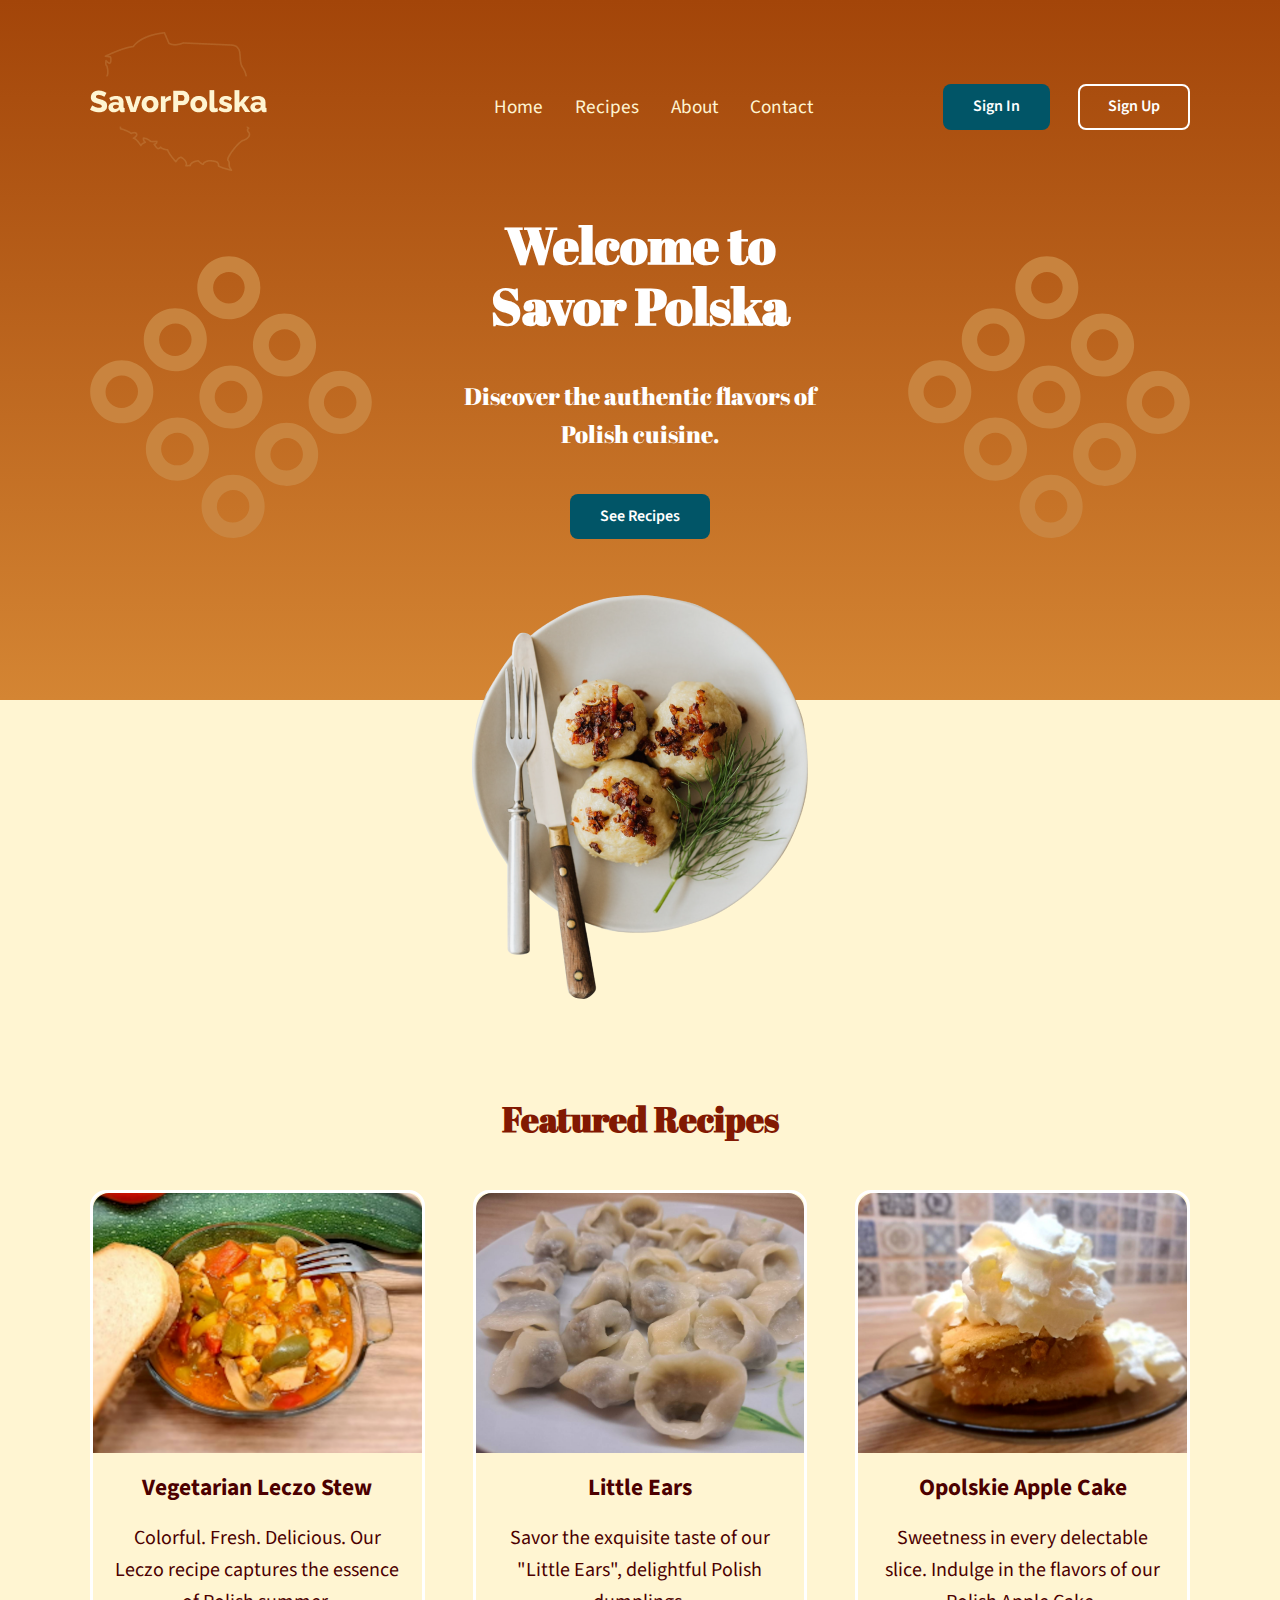
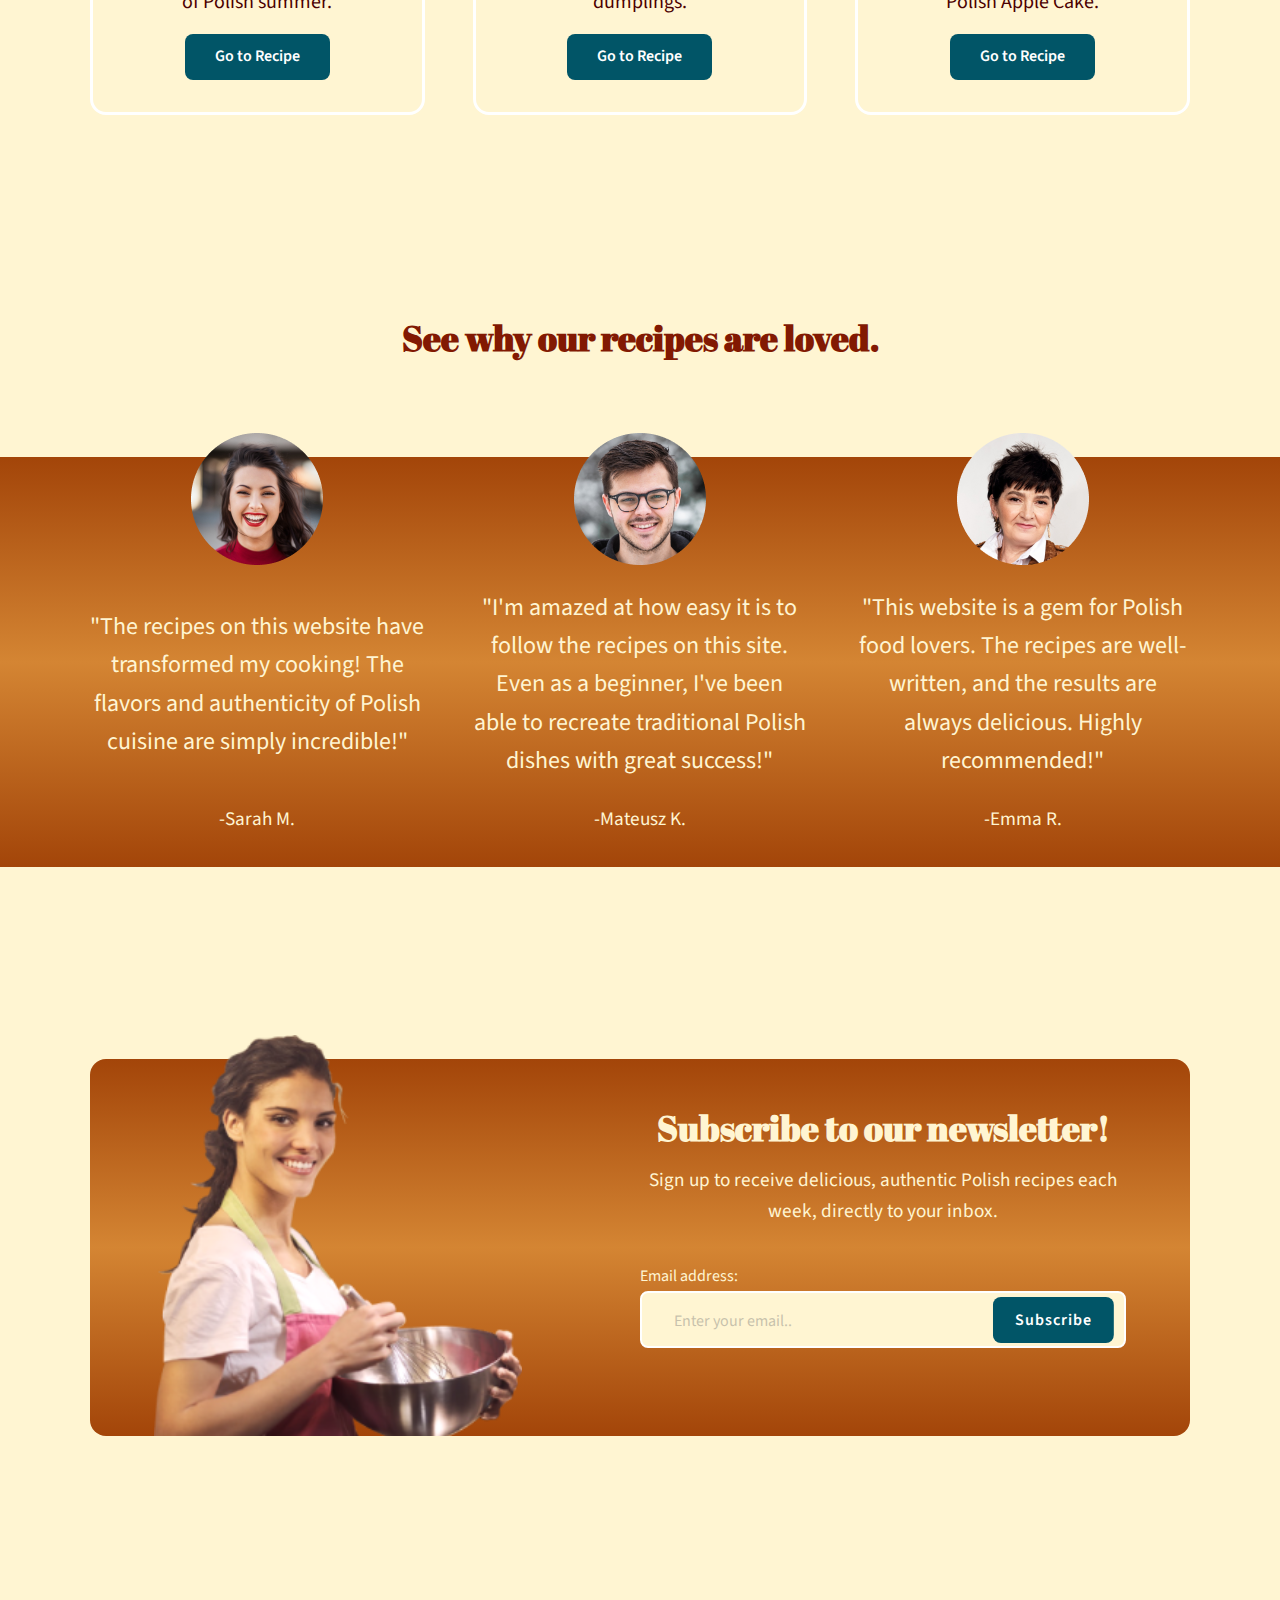
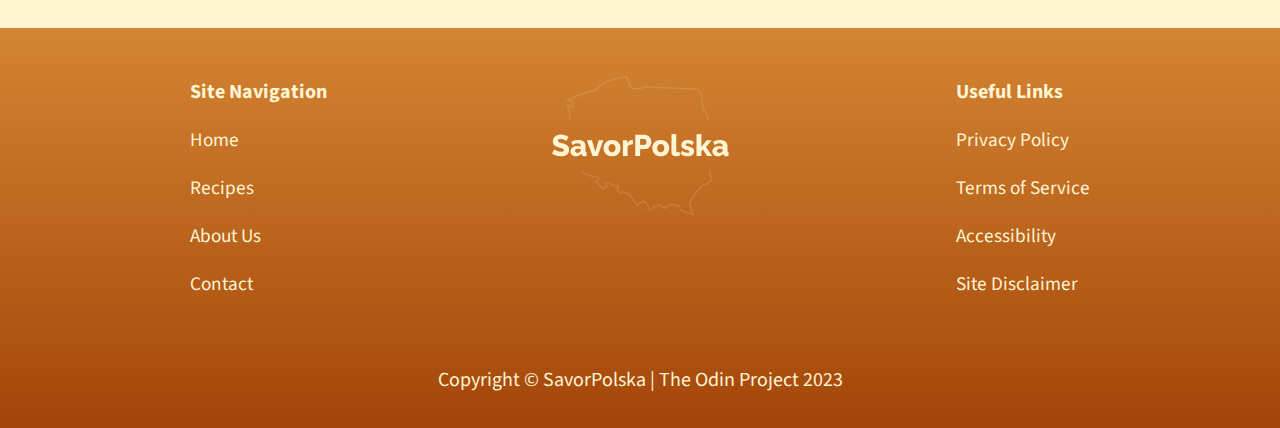
==== commit aee61fe9: "Add About page" ====
--- a/index.html
+++ b/index.html
@@ -61,7 +61,7 @@
                     <img src="images/circles.svg" alt="" class="circles-left">
                     <h1 class="text-xlg">Welcome to<br>Savor Polska</h1>
                     <img src="images/circles.svg" alt="" class="circles-right">
-                    <p class="text-md">Discover the authentic flavors of Polish cuisine.</p>
+                    <p class="hero-para text-md">Discover the authentic flavors of Polish cuisine.</p>
                     <a href="#featuredRecipes" id="heroButton" class="btn btn-hero">See Recipes</a> 
                     <img src="images/hero-img.png" alt="A plate of Polish food."> 
                 </div>
--- a/css/style.css
+++ b/css/style.css
@@ -118,10 +118,11 @@
     grid-area: header;
 }
 
-.hero p {
+.hero .hero-para {
     grid-area: subheader;
     font-family: var(--ff-abril);
     margin-bottom: 1.5rem;
+    padding: 0 4rem;
 }
 
 .hero .btn {
@@ -480,11 +481,6 @@
     margin-left: 1rem;
 }
 
-
-
-
-
-
 /* Recipe Intro */
 .recipe-intro {
     padding: 4rem 0;
@@ -511,8 +507,6 @@
     max-width: 100%;
     height: auto;
 }
-
-
 
 /* Recipe Section */
 .recipe {
@@ -646,6 +640,51 @@
     margin-left: 1.75rem;
 }
 
+/* About Page */
+.about-header {
+    height: 650px;
+    position: relative;
+}
+
+.about-hero {
+    max-width: 1100px;
+    margin: 3rem auto;
+    display: grid;
+    grid-template-columns: repeat(2, 1fr);
+    grid-template-rows: 1fr;
+    position: relative;
+    top: 55%;
+}
+
+.about-hero .img-wrapper {
+    max-width: 80%;
+    grid-column: 2 / 3;
+    margin-left: auto;
+}
+
+.about-hero .about-header-img {
+    max-width: 100%;
+    height: 100%;
+    object-fit: cover;
+}
+
+.about-hero .about-hero-text {
+    grid-column: 1 / 2;
+}
+
+.about-hero .about-subheader {
+    color: var(--light-yellow);
+    margin-bottom: 3rem;
+}
+
+.about {
+    margin-bottom: 8rem;
+}
+
+.about-content p {
+    color: var(--dark-red-gray);
+}
+
 /* Utility Classes */
 .container {
     max-width: 1100px;
@@ -656,6 +695,7 @@
     max-width: 900px;
     margin: 0 auto;
 }
+
 
 /* Text Classes */
 .text-xlg {
@@ -854,7 +894,8 @@
     .testimonials h2,
     .cta h2
     .recipe-intro h2,
-    .recipe h2 {
+    .recipe h2,
+    .about-content h2 {
         font-size: 2rem;
     }
 
@@ -887,8 +928,9 @@
         display: none;
     }
     
-    .hero p {
+    .hero .hero-para {
         margin-bottom: 1rem;
+        padding: 0;
     }
     
     .hero .btn {
@@ -930,7 +972,6 @@
     }
 
     .testimonials h2 {
-        font-size: 2rem;
         margin-bottom: 3.5rem;
         padding: 0 1rem;
     }
@@ -1226,8 +1267,58 @@
         margin-bottom: 0.875rem;
     }
 
-    
-
-
-}
-
+    /* Mobile About Page */
+    
+    .about-header {
+        height: auto;
+        position: relative;
+        padding-bottom: 3rem;
+    }
+    
+    .about-hero {
+        max-width: 100%;
+        margin: 0;
+        display: grid;
+        grid-template-columns: 1fr;
+        grid-template-rows: repeat(2, auto);
+        position: relative;
+        top: 15%;
+    }
+
+    .about-hero h1 {
+        font-size: 2.5rem;
+        text-align: center;
+    }
+
+    .about-hero p {
+        text-align: center;
+    }
+    
+    .about-hero .img-wrapper {
+        max-width: 100%;
+        height: auto;
+        grid-column: 1;
+        grid-row: 2;
+        margin: 0 auto;
+    }
+    
+    .about-hero .about-header-img {
+        max-width: 100%;
+        height: auto;
+        object-fit: cover;
+    }
+    
+    .about {
+        margin-bottom: 8rem;
+    }
+
+    .about-content p {
+        font-size: 1.2rem;
+        text-align: center;
+
+    }
+    
+
+
+}
+
